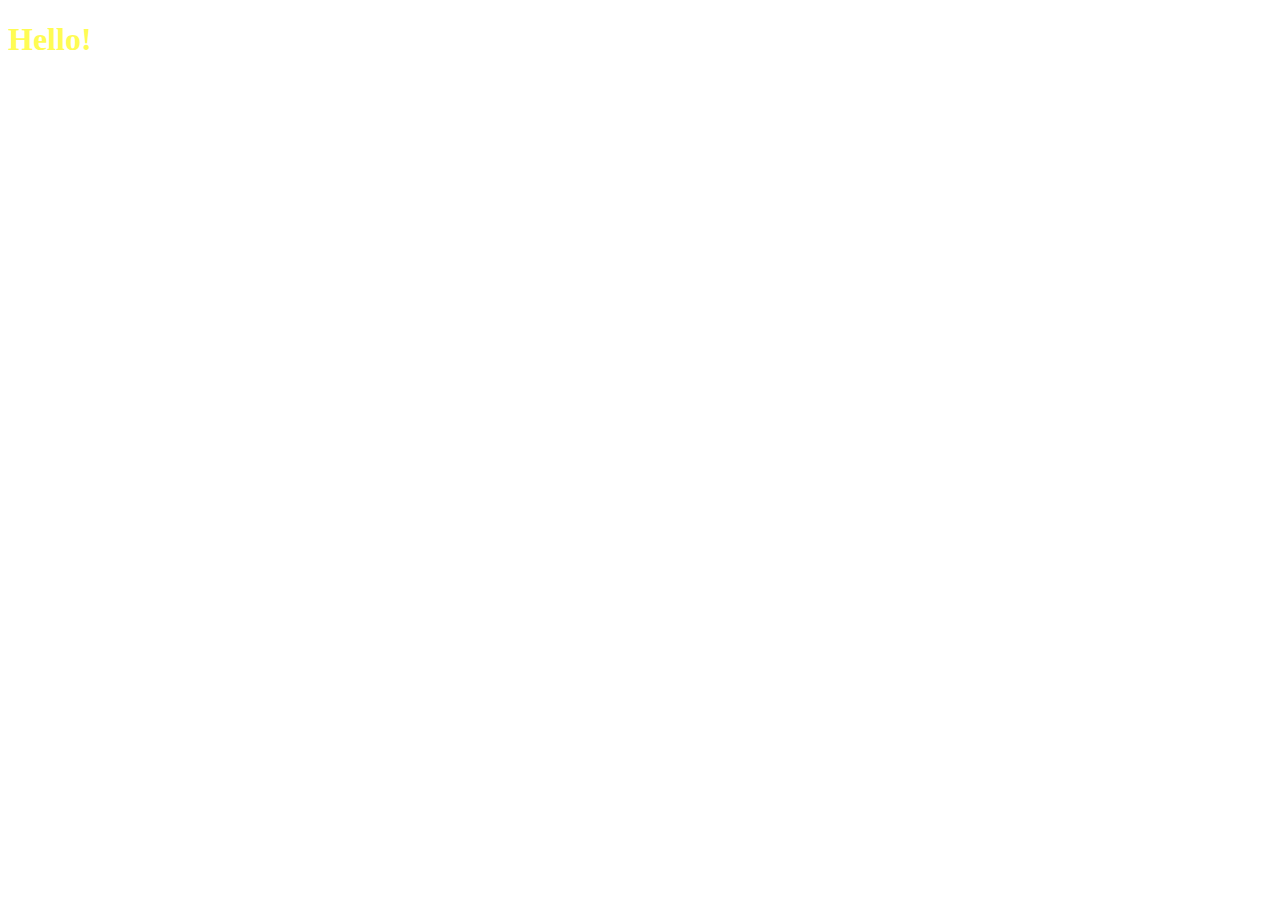
==== index.html @ a28c1f3b "init project (start)" ====
<!DOCTYPE html>
<html lang="en">
<head>
    <meta charset="UTF-8">
    <meta http-equiv="X-UA-Compatible" content="IE=edge">
    <meta name="viewport" content="width=device-width, initial-scale=1.0">
    <title>Online Pharmacy</title>
    <link rel="stylesheet" href="css/style.css">
</head>
<body>
    <h1>Hello!</h1>
</body>
</html>
---- css/style.css ----
h1 {
  color: #fffc53;
}
/*# sourceMappingURL=style.css.map */
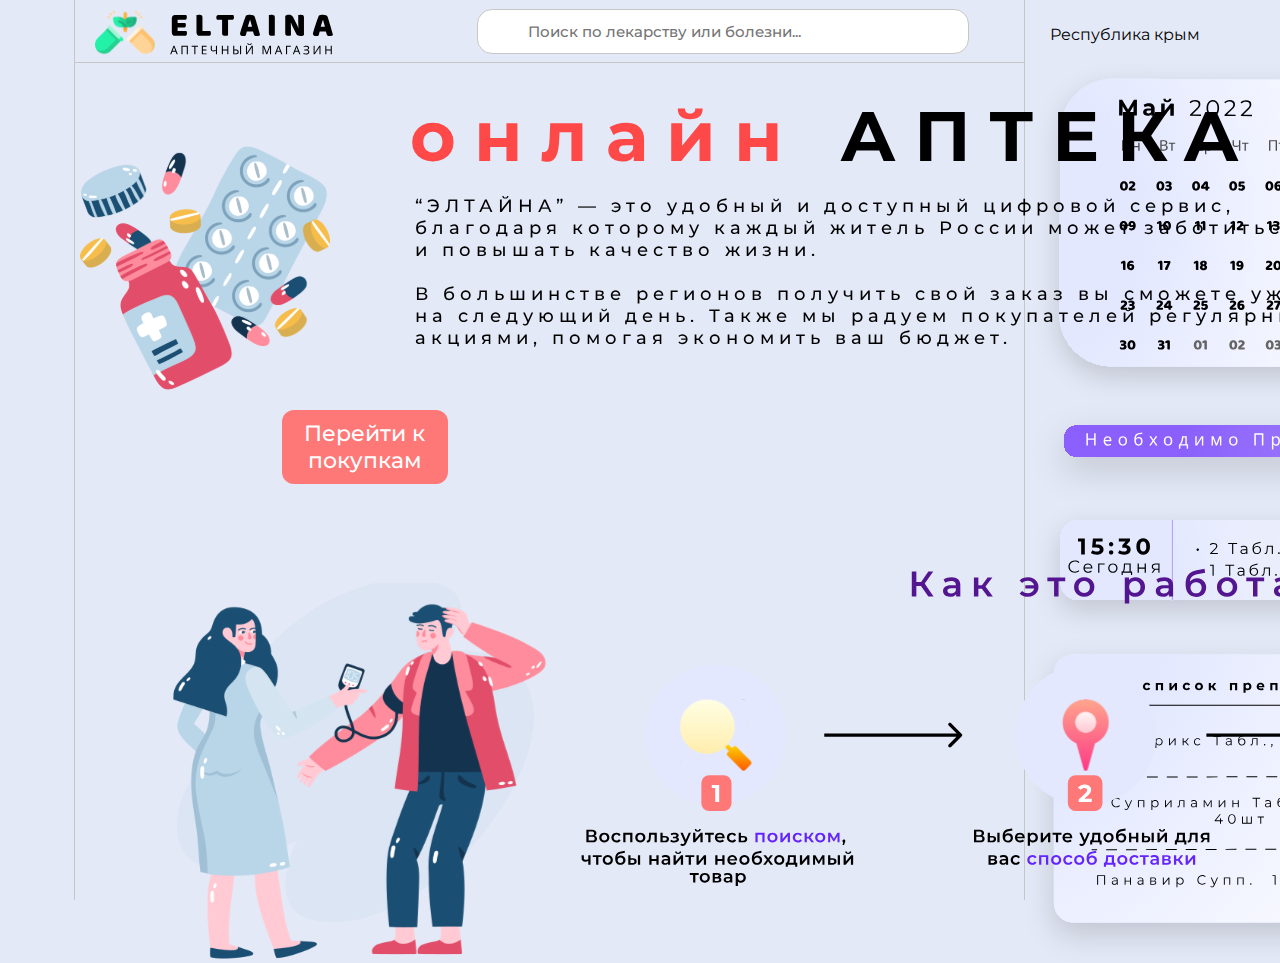
==== commit 7dd62e67: "главная стр" ====
--- a/index.html
+++ b/index.html
@@ -1,13 +1,156 @@
 <!DOCTYPE html>
 <html lang="en">
 <head>
-    <meta charset="UTF-8">
-    <meta http-equiv="X-UA-Compatible" content="IE=edge">
-    <meta name="viewport" content="width=device-width, initial-scale=1.0">
-    <title>Online Pharmacy</title>
-    <link rel="stylesheet" href="css/style.css">
+  <meta charset="UTF-8">
+  <meta http-equiv="X-UA-Compatible" content="IE=edge">
+  <meta name="viewport" content="width=device-width, initial-scale=1.0">
+  <link rel="stylesheet" href="src/style.css">
+  <link href='https://unpkg.com/boxicons@2.1.2/css/boxicons.min.css' rel='stylesheet'>
+  <link rel='stylesheet' href='https://cdn-uicons.flaticon.com/uicons-regular-rounded/css/uicons-regular-rounded.css'>  
+  <link rel="preconnect" href="https://fonts.googleapis.com">
+  <link rel="preconnect" href="https://fonts.gstatic.com" crossorigin>
+  <link href="https://fonts.googleapis.com/css2?family=Montserrat:wght@400;500;700&display=swap" rel="stylesheet">
+  <title>Eltaina</title>
 </head>
 <body>
-    <h1>Hello!</h1>
+  <nav class="sidebar">
+    <header>
+      <div class="image">
+        <i class="fi fi-rr-menu-burger bur"></i>
+      </div>
+    </header>
+
+    <div class="menu-bar">
+
+      <div class="menu">
+        <ul class="menu-link">
+          <li class="nav-link">
+            <a href="#">
+              <i class="fi fi-rr-apps icon"></i>
+            </a>
+          </li>
+          <li class="nav-link">
+            <a href="#">
+              <i class="fi fi-rr-stethoscope icon"></i>
+            </a>
+          </li>
+          <li class="nav-link">
+            <a href="#">
+              <i class="fi fi-rr-envelope icon"></i>
+            </a>
+          </li>
+          <li class="nav-link">
+            <a href="#">
+              <i class="fi fi-rr-shopping-bag icon"></i>
+            </a>
+          </li>
+        </ul> 
+      </div>
+
+      <div class="menu2">
+        <ul class="menu-link2">
+          <li class="nav-link2">
+            <a href="#">
+              <i class="fi fi-rr-comment-alt icon"></i>
+            </a>
+          </li>
+          <li class="nav-link">
+            <a href="#">
+              <i class="fi fi-rr-bookmark icon"></i>
+            </a>
+          </li>
+        </ul> 
+      </div>
+
+      <div class="bottom-content">
+        <ul class="menu-link3">
+          <li class="">
+            <a href="#">
+              <i class="fi fi-rr-sign-out icon"></i>
+            </a>
+          </li> 
+        </ul>
+      </div>
+    </div>
+    
+  </nav>
+
+  <section class="dashboard">
+    <div class="top">
+      <image class="sidebar-toggle" src="./svg/Eltaina.svg" width="290"></image>
+      <div class="search-box">
+        <i class="fi fi-rr-search"></i>
+        <input type="text" placeholder="Поиск по лекарству или болезни... ">
+      </div>
+      <button type="submit" class="sub-btn">Найти</button>
+    </div>
+
+  </section>
+
+  <div class="user">
+    <div class="gps">
+      <i class="fi fi-rr-marker" width="24"></i>
+      <span>Республика крым</span>
+      <i class="fi fi-rr-angle-small-down icon"></i>
+
+      <nav>
+        <div class="image-push">
+          <ul class="push-link">
+            <li class="push-nav">
+              <a href="#">
+                <i class="fi fi-rr-shopping-cart icon"></i>
+              </a>
+              <a href="#">
+                <i class="fi fi-rr-bell icon"></i>
+              </a>
+              <a href="#">
+                <i class="fi fi-rr-user icon"></i>
+              </a>
+            </li>
+          </ul>
+        </div>
+        <div class="cal">
+          <image class="right-bar" src="./svg/Календарь.svg" width="414"></image>
+
+          <image class="right-bar-1" src="./svg/Frame 16.svg" width="420"></image>
+          
+          <image class="right-bar-2" src="./svg/Всп окно табл.svg" width="413"></image>
+
+
+          <image class="right-bar-3" src="./svg/List.svg" width="430"></image>
+        </div>
+      </nav>
+
+    </div>
+
+  </div>
+
+  <div class="main">
+    <div class="svg">
+      <image src="./svg/NEXT.svg"></image>
+    </div>
+    <div class="text">
+      <h1 class="txt">онлайн</h1>
+      <h2 class="txt">АПТЕКА</h2>
+      <h3 style="white-space: pre;">
+        “ЭЛТАЙНА” — это удобный и доступный цифровой сервис, 
+        благодаря которому каждый житель России может заботиться о своём здоровье 
+        и повышать качество жизни. 
+        
+        В большинстве регионов получить свой заказ вы сможете уже 
+        на следующий день. Также мы радуем покупателей регулярными скидками и 
+        акциями, помогая экономить ваш бюджет.</h3>
+    </div>
+    <button type="submit" class="sub-btn">Перейти к покупкам</button>
+    
+    <div class="how">
+      <image src="./svg/How.svg"></image>
+    </div>
+  </div>
+  <p>
+    
+  </p>
+
+  <script src="./src/main.js"></script>
 </body>
 </html>--- a/src/style.css
+++ b/src/style.css
@@ -0,0 +1,331 @@
+@import url('https://fonts.googleapis.com/css2?family=Montserrat:wght@400;500&display=swap');
+@import url('https://cdn-uicons.flaticon.com/uicons-regular-rounded/css/uicons-regular-rounded.css');
+
+*{
+    font-family: 'Montserrat', sans-serif; 
+    margin: 0;
+    padding: 0;
+    box-sizing: border-box;
+}
+
+:root {
+    --body-color: #e4e9f7;
+    --sidebar-color: #fff;
+    --primary-color: #6424FD;
+    --primary-color-light: #707070;
+    --panel-color: #ffffff;
+    --text-color: #000;
+    --border-color: #c6c6c6;
+    --toggle-color: #ddd;
+
+    /*CALCULATOR*/
+    --light-body: #f3f8fe;
+    --light-main: #fdfdfd;
+    --light-second: #c3c2c8;
+    --light-hover: #edf0f5;
+    --light-text: #151426;
+
+    --shadow: rgba(100, 100, 111, 0.2) 0px 7px 29px 0px;
+
+    /*Transition*/
+    --tran-02: all 0.2s ease;
+    --tran-03: all 0.3s ease;
+    --tran-04: all 0.4s ease;
+    --tran-05: all 0.5s ease;
+}
+ 
+.sidebar li {
+    align-items: center;
+    height: 45px;
+    margin-top: 32px;
+    list-style: none;
+    display: flex;
+}
+
+.sidebar li .icon {
+    display: flex;
+    align-items: center;
+    justify-content: center;
+    min-width: 38px;
+    font-size: 38px;
+    height: 50px;
+    width: 50px;
+    color: black;
+    padding: 10px;
+} 
+
+body {
+    background: var(--body-color);
+}
+
+.sidebar {
+    position: fixed;
+    top: 0;
+    left: 0;
+    height: 100%;
+    width: 75px;
+    padding: 10px 10px;
+    background: var(--body-color);
+    border-right: 1px solid var(--border-color);
+}
+
+.sidebar header .bur {
+    cursor: pointer;
+    padding: 7px 7px;
+    position: 50px;
+    height: 70px;
+    width: 50px;
+    display: flex;
+    align-items: center;
+    font-size: 42px;
+    flex-direction: column;
+}
+
+.sidebar li a {
+    height: 115%;
+    width: 115%;
+    display: flex;
+    align-items: center;
+    text-decoration: none;
+    border-radius: 10px; 
+    transition: var(--tran-03);
+}
+ 
+.sidebar li a:hover {
+    padding: 4px 4px;
+    background: linear-gradient(to right, #6424FD, #8B5BFF);
+}
+
+.sidebar li a:hover .icon {
+    color: var(--sidebar-color);
+}
+
+.sidebar .menu-bar {
+    height: calc(100% - 75px);
+    display: flex;
+    flex-direction: column;
+    justify-content: space-between;
+}
+
+.dashboard {
+    position: relative;
+    background-color: var(--body-color);
+    left: 77px;
+    height: 100vh;
+    width: calc(100% - 77px);
+
+}
+
+.dashboard .top {
+    position: fixed;
+    left: 75px;
+    display: flex;
+    height: 7%;
+    width: 85%;
+    justify-content: space-between;
+    align-items: center;
+    background-color: var(--body-color);
+    border-bottom: 1px solid var(--border-color);
+}
+
+.dashboard .top .sidebar-toggle {
+    padding: 0px 20px;
+    font-size: 50px;
+    color: var(--text-color);
+}
+
+.dashboard .top .search-box {
+    position: relative;
+    height: 45px;
+    width: 700px;
+    left: 8%;
+    max-width: 700px;
+}
+
+.top .search-box input {
+    height: 100%;
+    width: 100%;
+    border: 1px solid var(--border-color);
+    background-color: var(--panel-color);
+    padding: 0 10px 0 50px;
+    border-radius: 15px;
+    margin-left: 25px;
+    font-size: 15px;
+    font-weight: 500;
+    outline: none;
+}
+
+.top .search-box i {
+    position: absolute;
+    left: 15px;
+    margin-left: 25px;
+    z-index: 10;
+    font-size: 20px;
+    top: 50%;
+    transform: translateY(-40%);
+    color: var(--primary-color-light);
+}
+
+.dashboard .top button {
+    top: 50%;
+    width: 8%;
+    padding: 10px 5px;
+    border-radius: 12px;
+    color: var(--sidebar-color);
+    cursor: pointer;
+    display: block;
+    font-size: 20px;
+    margin: auto;
+    margin-left: 230px;
+    outline: none;
+    font-weight: 500;
+    background: linear-gradient(to right, #6424FD, #8B5BFF);
+    border: 0;
+}
+
+.user {
+    position: fixed;
+    top: 0;
+    right: 0%;
+    height: 100%;
+    width: 20%;
+    padding: 25px 25px;
+    background: var(--body-color);
+    border-left: 1px solid var(--border-color);
+}
+
+.user li {
+    position: absolute;
+    margin: auto;
+    display: flex;
+    left: 60%;
+    top: 1%;
+    height: 45px;
+    list-style: none;
+}
+
+.user li .icon {
+    display: flex;
+    align-items: center;
+    justify-items: center;
+    min-width: 24px;
+    font-size: 24px;
+    height: 50px;
+    width: 50px;
+    color: black;
+    padding: 10px;
+} 
+
+.user li a {
+    height: 100%;
+    width: 100%;
+    display: flex;
+    align-items: center;
+    text-decoration: none;
+    border-radius: 25px;
+    text-decoration: none;
+    outline: none;
+    transition: var(--tran-05);
+}
+ 
+.user li a:hover {
+    padding: 2px 2px;
+    background: linear-gradient(to right, #6424FD, #8B5BFF);
+}
+
+.user li a:hover .icon {
+    color: var(--sidebar-color);
+}
+
+.user .image-push {
+    height: calc(100% - 75px);
+    display: flex;
+    flex-direction: row;
+    justify-content: space-between;
+}
+
+.user .cal {
+    position: absolute;
+    top: 7%;
+    height: 100%;
+    width: max-content;
+    left: 0%;
+    display: flex;
+    align-items: center;
+    flex-direction: column;
+}
+
+.main {
+    position: absolute;
+    top: 7%;
+    left: 7%;
+    margin-bottom: 5%;
+    display: flex;
+    align-items: center;
+    flex-direction: column;
+}
+
+.main button {
+    position: fixed;
+    display: block;
+    top: 410px;
+    width: 13%;
+    padding: 10px 5px;
+    border-radius: 12px;
+    color: var(--sidebar-color);
+    cursor: pointer;
+    font-size: 22px;
+    left: 22%;
+    outline: none;
+    font-weight: 500;
+    background: #FF7878;
+    border: 0;
+}
+
+.main .svg {
+    position: absolute;
+    display: flex;
+    top: 80px;
+    height: 250px;
+    width: 250px;
+    left: -1%;
+}
+
+.main .how {
+    position: absolute;
+    display: flex;
+    top: 500px;
+    left: 75px;
+    height: 400px;
+    width: 1300px;
+}
+
+.main h1 {
+    position: absolute;
+    color: #FF4949;
+    top: 30px;
+    font-size: 70px;
+    left: 320px;
+    letter-spacing: 18px;
+    font-weight: 700;
+}
+
+.main h2 {
+    position: absolute;
+    top: 30px;
+    font-size: 70px;
+    left: 750px;
+    letter-spacing: 18px;
+    font-weight: 700;
+}
+
+.main h3 {
+    position: relative;
+    top: 110px;
+    left: 245px;
+    height: 140px;
+    width: 930px;
+    font-size: 18px;
+    font-weight: 500;
+    letter-spacing: 5px;
+}
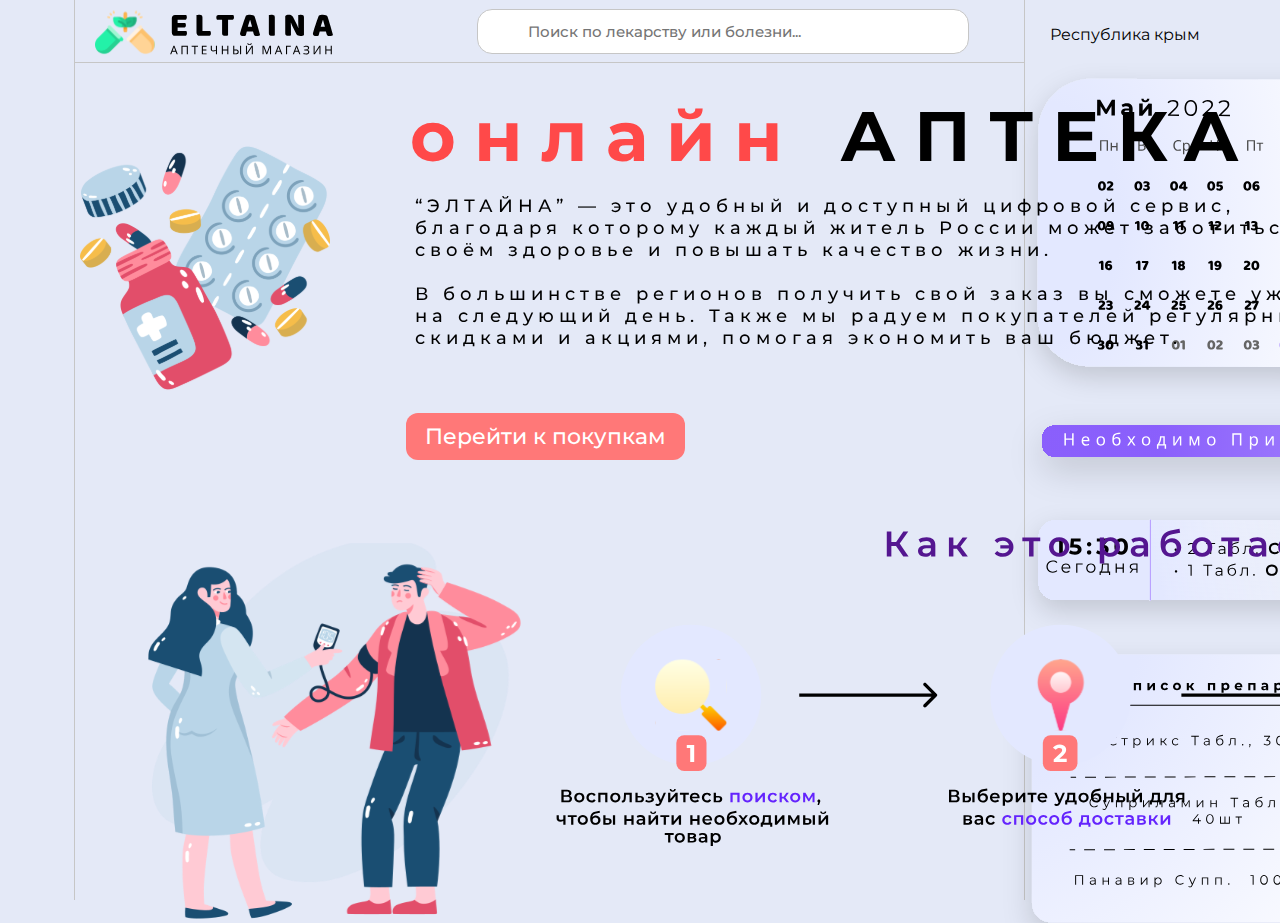
==== commit 27257740: "login & sign" ====
--- a/index.html
+++ b/index.html
@@ -8,6 +8,7 @@
   <link href='https://unpkg.com/boxicons@2.1.2/css/boxicons.min.css' rel='stylesheet'>
   <link rel='stylesheet' href='https://cdn-uicons.flaticon.com/uicons-regular-rounded/css/uicons-regular-rounded.css'>  
   <link rel="preconnect" href="https://fonts.googleapis.com">
+  <link rel="shortcut icon" href="/assets/guide-book.ico">
   <link rel="preconnect" href="https://fonts.gstatic.com" crossorigin>
   <link href="https://fonts.googleapis.com/css2?family=Montserrat:wght@400;500;700&display=swap" rel="stylesheet">
   <title>Eltaina</title>
@@ -103,7 +104,7 @@
               <a href="#">
                 <i class="fi fi-rr-bell icon"></i>
               </a>
-              <a href="#">
+              <a href="LogInForm.html">
                 <i class="fi fi-rr-user icon"></i>
               </a>
             </li>
@@ -134,12 +135,12 @@
       <h2 class="txt">АПТЕКА</h2>
       <h3 style="white-space: pre;">
         “ЭЛТАЙНА” — это удобный и доступный цифровой сервис, 
-        благодаря которому каждый житель России может заботиться о своём здоровье 
-        и повышать качество жизни. 
+        благодаря которому каждый житель России может заботиться о 
+        своём здоровье и повышать качество жизни. 
         
         В большинстве регионов получить свой заказ вы сможете уже 
-        на следующий день. Также мы радуем покупателей регулярными скидками и 
-        акциями, помогая экономить ваш бюджет.</h3>
+        на следующий день. Также мы радуем покупателей регулярными 
+        скидками и акциями, помогая экономить ваш бюджет.</h3>
     </div>
     <button type="submit" class="sub-btn">Перейти к покупкам</button>
     
--- a/src/style.css
+++ b/src/style.css
@@ -113,7 +113,6 @@
     left: 77px;
     height: 100vh;
     width: calc(100% - 77px);
-
 }
 
 .dashboard .top {
@@ -183,6 +182,10 @@
     border: 0;
 }
 
+.dashboard .top button:active {
+    transform: scale(0.98);
+}
+
 .user {
     position: fixed;
     top: 0;
@@ -249,7 +252,7 @@
     top: 7%;
     height: 100%;
     width: max-content;
-    left: 0%;
+    left: -22px;
     display: flex;
     align-items: center;
     flex-direction: column;
@@ -266,22 +269,26 @@
 }
 
 .main button {
-    position: fixed;
+    position: absolute;
     display: block;
-    top: 410px;
-    width: 13%;
+    top: 350px;
+    width: 30%;
     padding: 10px 5px;
     border-radius: 12px;
     color: var(--sidebar-color);
     cursor: pointer;
     font-size: 22px;
-    left: 22%;
+    left: 34%;
     outline: none;
     font-weight: 500;
     background: #FF7878;
     border: 0;
 }
 
+.main button:active {
+    transform: scale(0.98);
+}
+
 .main .svg {
     position: absolute;
     display: flex;
@@ -294,8 +301,8 @@
 .main .how {
     position: absolute;
     display: flex;
-    top: 500px;
-    left: 75px;
+    top: 460px;
+    left: 50px;
     height: 400px;
     width: 1300px;
 }
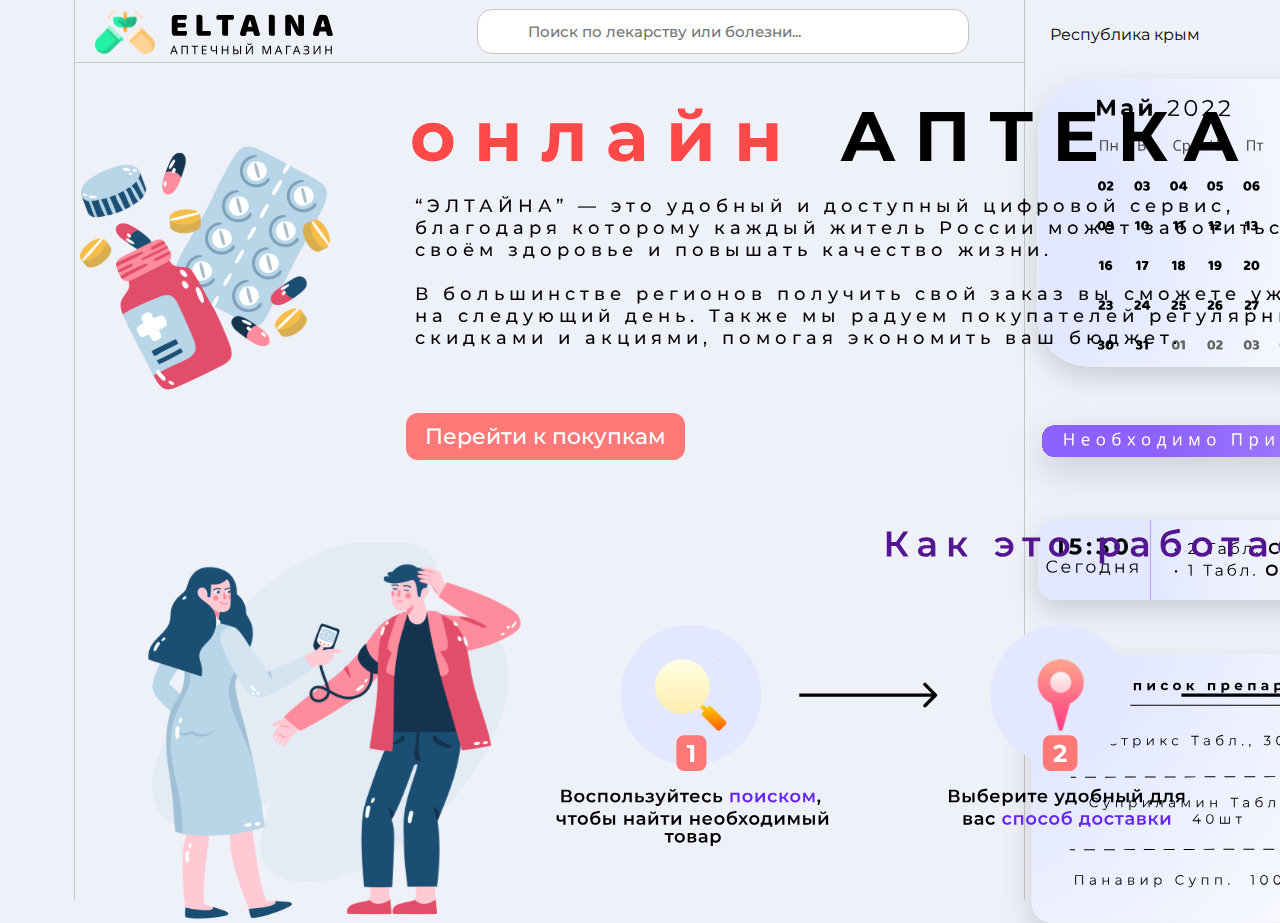
==== commit e07f7733: "правки" ====
--- a/index.html
+++ b/index.html
@@ -148,10 +148,5 @@
       <image src="./svg/How.svg"></image>
     </div>
   </div>
-  <p>
-    
-  </p>
-
-  <script src="./src/main.js"></script>
 </body>
 </html>--- a/src/style.css
+++ b/src/style.css
@@ -9,7 +9,7 @@
 }
 
 :root {
-    --body-color: #e4e9f7;
+    --body-color: #eff1f9;
     --sidebar-color: #fff;
     --primary-color: #6424FD;
     --primary-color-light: #707070;
